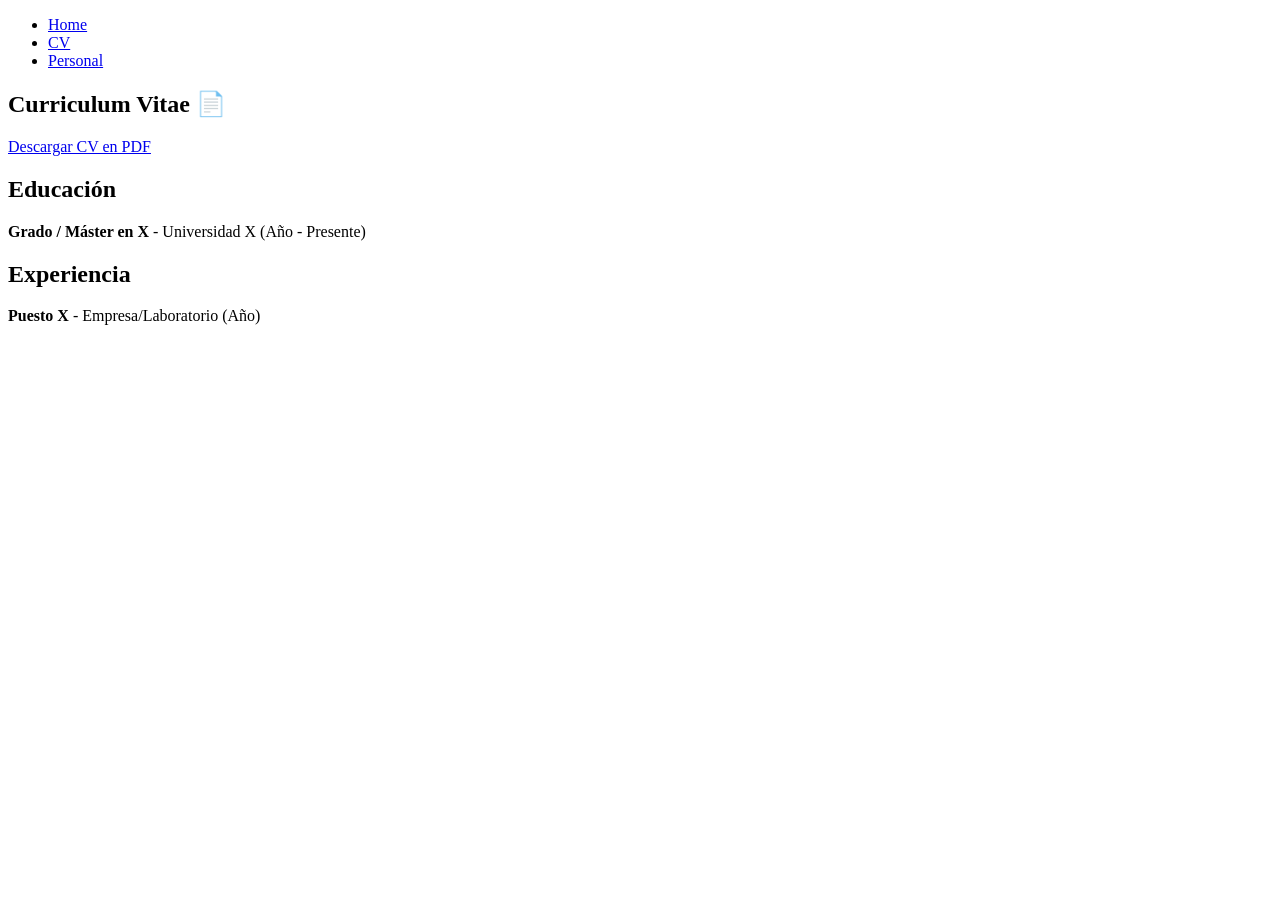
==== cv.html @ 290a054b "Create initial CV HTML structure" ====
<!DOCTYPE html>
<html lang="es">
<head>
    <meta charset="UTF-8">
    <meta name="viewport" content="width=device-width, initial-scale=1.0">
    <title>CV - Mi Página Personal</title>
    <link rel="stylesheet" href="style.css">
</head>
<body>

    <header>
        <nav>
            <ul>
                <li><a href="index.html">Home</a></li>
                <li><a href="cv.html" class="active">CV</a></li>
                <li><a href="personal.html">Personal</a></li>
            </ul>
        </nav>
    </header>

    <main>
        <section>
            <h1>Curriculum Vitae 📄</h1>
            
            <!-- Opción A: Botón para descargar en PDF -->
            <p><a href="tu-cv.pdf" download class="btn">Descargar CV en PDF</a></p>

            <!-- Opción B: Mostrar experiencia en HTML -->
            <h2>Educación</h2>
            <p><strong>Grado / Máster en X</strong> - Universidad X (Año - Presente)</p>

            <h2>Experiencia</h2>
            <p><strong>Puesto X</strong> - Empresa/Laboratorio (Año)</p>
        </section>
    </main>

</body>
</html>
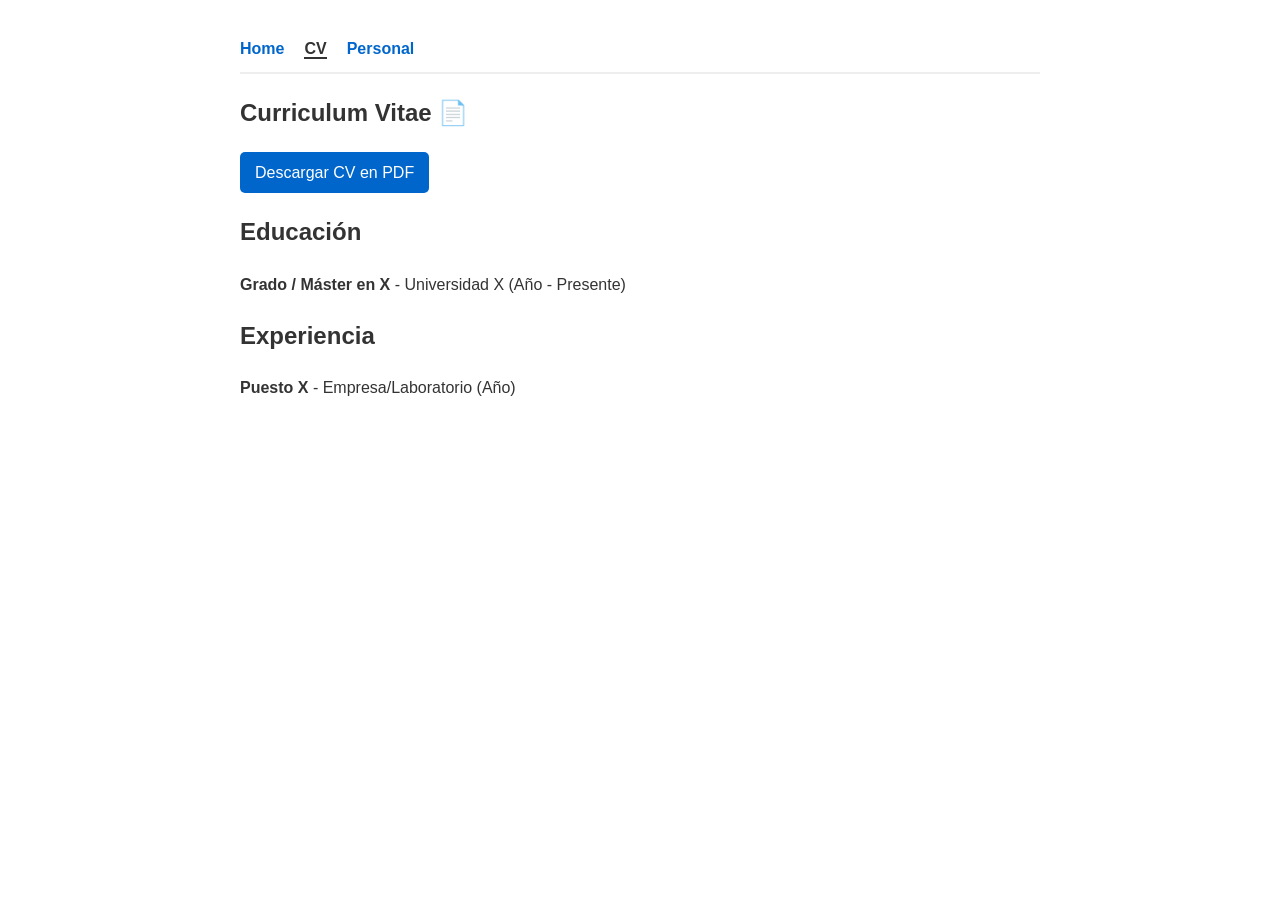
==== commit 10817aa8: "Update cv.html" ====
--- a/cv.html
+++ b/cv.html
@@ -23,7 +23,7 @@
             <h1>Curriculum Vitae 📄</h1>
             
             <!-- Opción A: Botón para descargar en PDF -->
-            <p><a href="tu-cv.pdf" download class="btn">Descargar CV en PDF</a></p>
+            <p><a href="CV-CayetanoHS.pdf.pdf" download class="btn">Descargar CV en PDF</a></p>
 
             <!-- Opción B: Mostrar experiencia en HTML -->
             <h2>Educación</h2>
--- a/style.css
+++ b/style.css
@@ -0,0 +1,39 @@
+body {
+    font-family: Arial, sans-serif;
+    max-width: 800px;
+    margin: 0 auto;
+    padding: 20px;
+    line-height: 1.6;
+    color: #333;
+}
+
+/* Menú de navegación */
+nav ul {
+    list-style: none;
+    padding: 0;
+    display: flex;
+    gap: 20px;
+    border-bottom: 2px solid #eee;
+    padding-bottom: 10px;
+}
+
+nav a {
+    text-decoration: none;
+    color: #0066cc;
+    font-weight: bold;
+}
+
+nav a.active {
+    color: #333;
+    border-bottom: 2px solid #333;
+}
+
+/* Botón simple */
+.btn {
+    display: inline-block;
+    background: #0066cc;
+    color: white;
+    padding: 8px 15px;
+    border-radius: 5px;
+    text-decoration: none;
+}
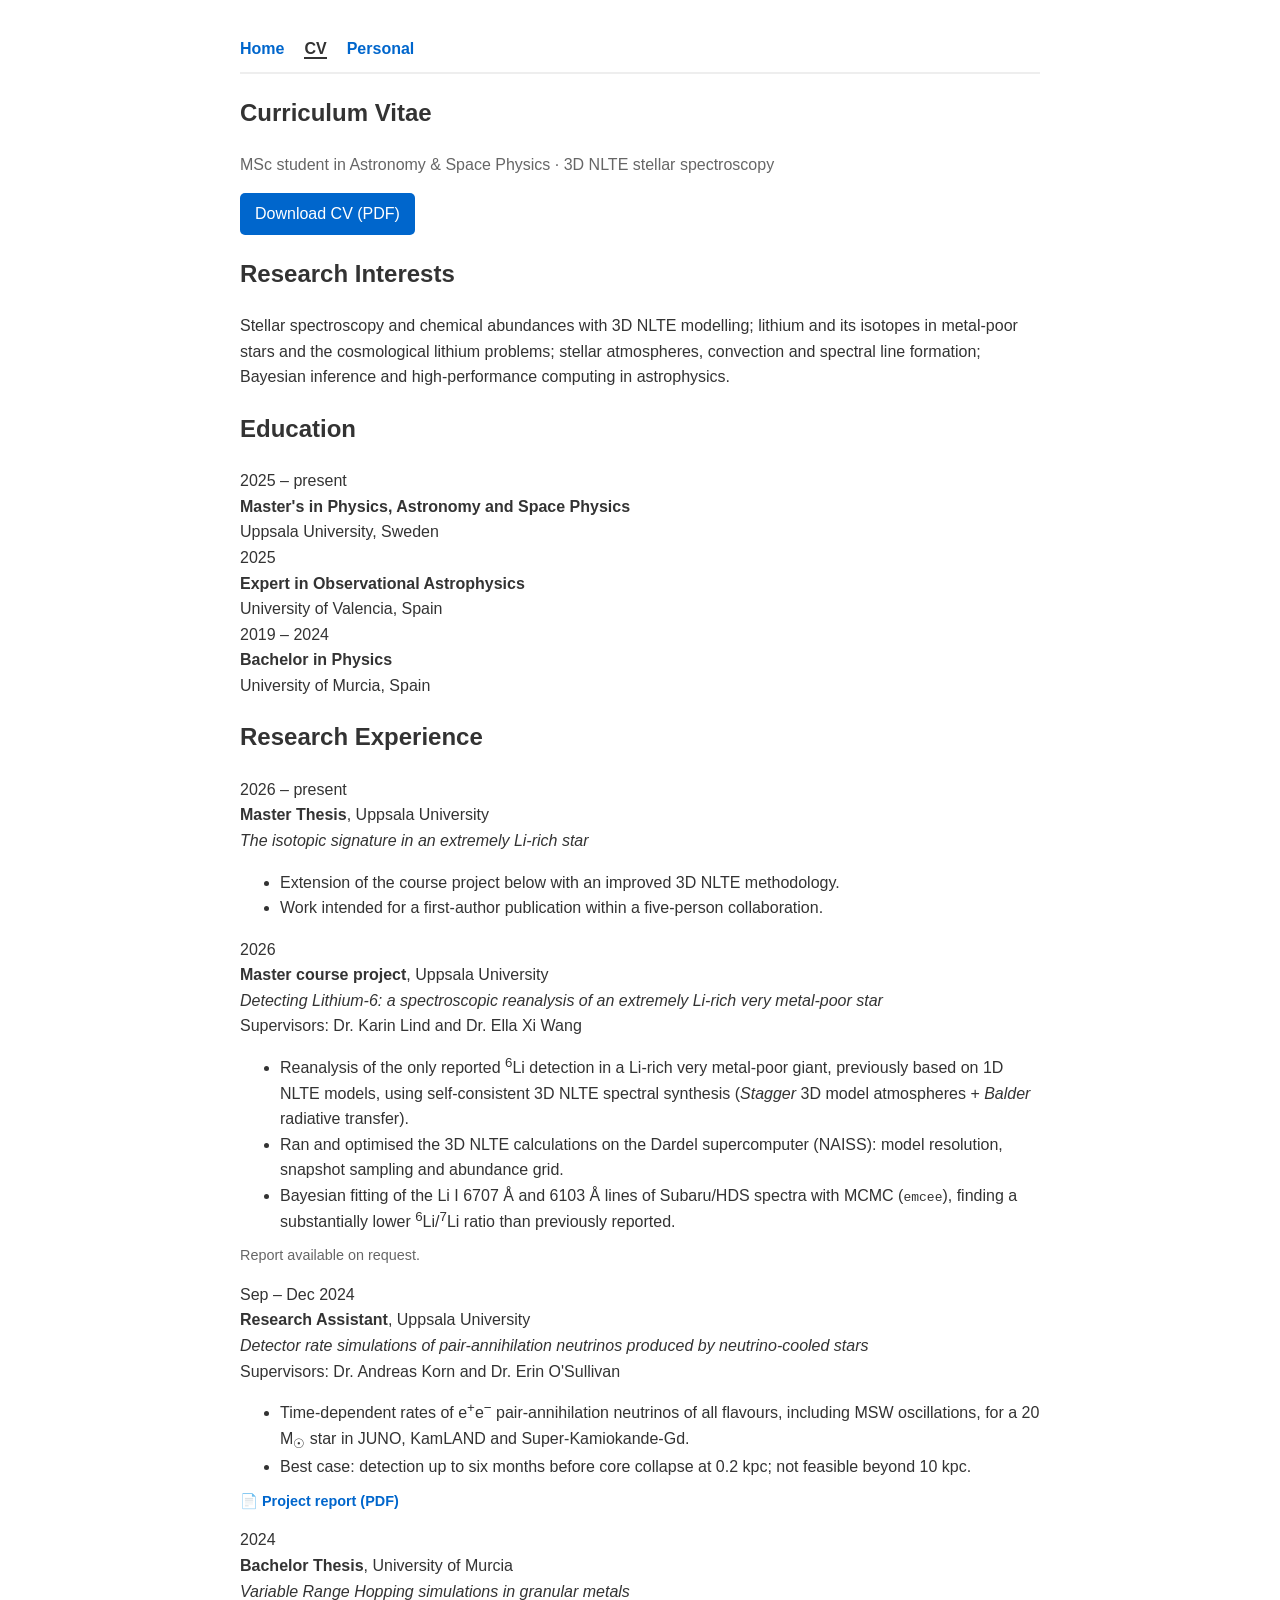
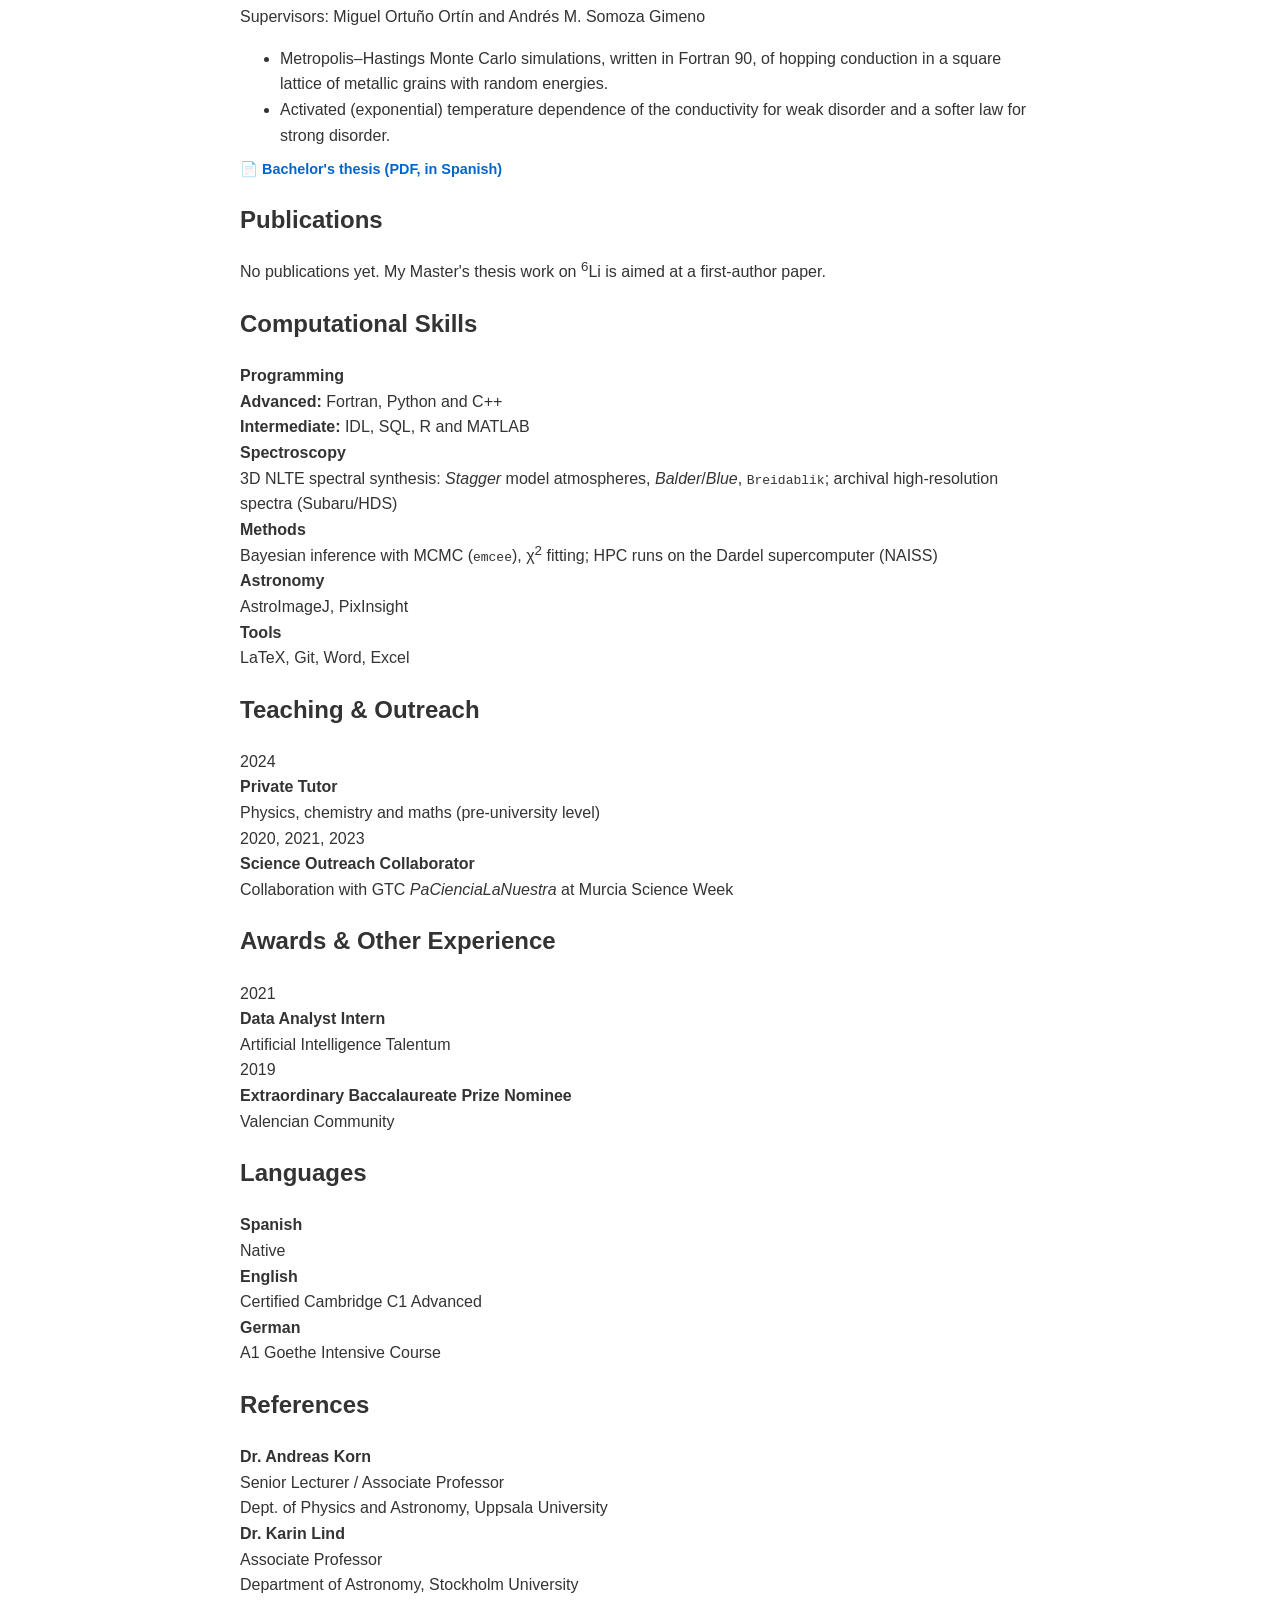
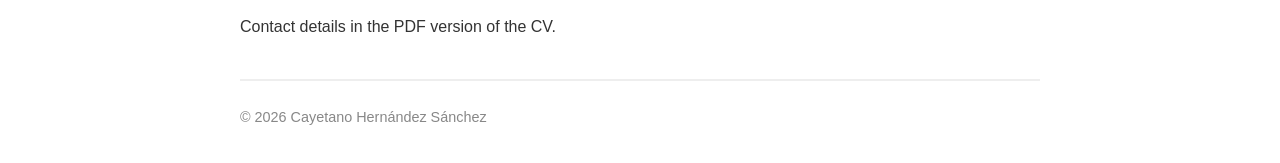
==== commit ed70073b: "Revise CV content and language attributes Updated CV details including language, education, and rese" ====
--- a/cv.html
+++ b/cv.html
@@ -1,9 +1,10 @@
 <!DOCTYPE html>
-<html lang="es">
+<html lang="en">
 <head>
     <meta charset="UTF-8">
     <meta name="viewport" content="width=device-width, initial-scale=1.0">
-    <title>CV - Mi Página Personal</title>
+    <title>CV – Cayetano Hernández Sánchez</title>
+    <meta name="description" content="Curriculum vitae of Cayetano Hernández Sánchez, MSc student in Astronomy and Space Physics at Uppsala University.">
     <link rel="stylesheet" href="style.css">
 </head>
 <body>
@@ -20,19 +21,249 @@
 
     <main>
         <section>
-            <h1>Curriculum Vitae 📄</h1>
-            
-            <!-- Opción A: Botón para descargar en PDF -->
-            <p><a href="CV-CayetanoHS.pdf.pdf" download class="btn">Descargar CV en PDF</a></p>
-
-            <!-- Opción B: Mostrar experiencia en HTML -->
-            <h2>Educación</h2>
-            <p><strong>Grado / Máster en X</strong> - Universidad X (Año - Presente)</p>
-
-            <h2>Experiencia</h2>
-            <p><strong>Puesto X</strong> - Empresa/Laboratorio (Año)</p>
+            <h1>Curriculum Vitae</h1>
+            <p class="subtitle">MSc student in Astronomy &amp; Space Physics · 3D NLTE stellar spectroscopy</p>
+
+            <!-- Sube el PDF del CV de doctorado con este nombre exacto: CV-CayetanoHS.pdf -->
+            <p><a href="CV-CayetanoHS.pdf" download class="btn">Download CV (PDF)</a></p>
+        </section>
+
+        <!-- ===================== RESEARCH INTERESTS ===================== -->
+        <section>
+            <h2>Research Interests</h2>
+            <p>Stellar spectroscopy and chemical abundances with 3D NLTE modelling; lithium and its
+            isotopes in metal-poor stars and the cosmological lithium problems; stellar atmospheres,
+            convection and spectral line formation; Bayesian inference and high-performance computing
+            in astrophysics.</p>
+        </section>
+
+        <!-- ===================== EDUCATION ===================== -->
+        <section>
+            <h2>Education</h2>
+
+            <div class="cv-entry">
+                <div class="cv-date">2025 – present</div>
+                <div class="cv-body">
+                    <strong>Master's in Physics, Astronomy and Space Physics</strong><br>
+                    Uppsala University, Sweden
+                </div>
+            </div>
+
+            <div class="cv-entry">
+                <div class="cv-date">2025</div>
+                <div class="cv-body">
+                    <strong>Expert in Observational Astrophysics</strong><br>
+                    University of Valencia, Spain
+                </div>
+            </div>
+
+            <div class="cv-entry">
+                <div class="cv-date">2019 – 2024</div>
+                <div class="cv-body">
+                    <strong>Bachelor in Physics</strong><br>
+                    University of Murcia, Spain
+                </div>
+            </div>
+        </section>
+
+        <!-- ===================== RESEARCH EXPERIENCE ===================== -->
+        <section>
+            <h2>Research Experience</h2>
+
+            <div class="cv-entry">
+                <div class="cv-date">2026 – present</div>
+                <div class="cv-body">
+                    <strong>Master Thesis</strong>, Uppsala University<br>
+                    <em>The isotopic signature in an extremely Li-rich star</em>
+                    <ul>
+                        <li>Extension of the course project below with an improved 3D NLTE methodology.</li>
+                        <li>Work intended for a first-author publication within a five-person collaboration.</li>
+                    </ul>
+                </div>
+            </div>
+
+            <div class="cv-entry">
+                <div class="cv-date">2026</div>
+                <div class="cv-body">
+                    <strong>Master course project</strong>, Uppsala University<br>
+                    <em>Detecting Lithium-6: a spectroscopic reanalysis of an extremely Li-rich very metal-poor star</em><br>
+                    <span class="cv-note">Supervisors: Dr. Karin Lind and Dr. Ella Xi Wang</span>
+                    <ul>
+                        <li>Reanalysis of the only reported <sup>6</sup>Li detection in a Li-rich very metal-poor
+                        giant, previously based on 1D NLTE models, using self-consistent 3D NLTE spectral synthesis
+                        (<em>Stagger</em> 3D model atmospheres + <em>Balder</em> radiative transfer).</li>
+                        <li>Ran and optimised the 3D NLTE calculations on the Dardel supercomputer (NAISS):
+                        model resolution, snapshot sampling and abundance grid.</li>
+                        <li>Bayesian fitting of the Li I 6707 Å and 6103 Å lines of Subaru/HDS spectra with MCMC
+                        (<code>emcee</code>), finding a substantially lower <sup>6</sup>Li/<sup>7</sup>Li ratio
+                        than previously reported.</li>
+                    </ul>
+                    <!-- Cuando Karin Lind dé el OK, sustituye esta línea por:
+                    <p class="report-link"><a href="reports/lithium6-reanalysis-report.pdf" target="_blank" rel="noopener">Project report (PDF)</a></p> -->
+                    <p class="report-link">Report available on request.</p>
+                </div>
+            </div>
+
+            <div class="cv-entry">
+                <div class="cv-date">Sep – Dec 2024</div>
+                <div class="cv-body">
+                    <strong>Research Assistant</strong>, Uppsala University<br>
+                    <em>Detector rate simulations of pair-annihilation neutrinos produced by neutrino-cooled stars</em><br>
+                    <span class="cv-note">Supervisors: Dr. Andreas Korn and Dr. Erin O'Sullivan</span>
+                    <ul>
+                        <li>Time-dependent rates of e<sup>+</sup>e<sup>−</sup> pair-annihilation neutrinos of all
+                        flavours, including MSW oscillations, for a 20 M<sub>☉</sub> star in JUNO, KamLAND and
+                        Super-Kamiokande-Gd.</li>
+                        <li>Best case: detection up to six months before core collapse at 0.2 kpc; not feasible
+                        beyond 10 kpc.</li>
+                    </ul>
+                    <p class="report-link"><a href="reports/neutrino-detection-report.pdf" target="_blank" rel="noopener">Project report (PDF)</a></p>
+                </div>
+            </div>
+
+            <div class="cv-entry">
+                <div class="cv-date">2024</div>
+                <div class="cv-body">
+                    <strong>Bachelor Thesis</strong>, University of Murcia<br>
+                    <em>Variable Range Hopping simulations in granular metals</em><br>
+                    <span class="cv-note">Supervisors: Miguel Ortuño Ortín and Andrés M. Somoza Gimeno</span>
+                    <ul>
+                        <li>Metropolis–Hastings Monte Carlo simulations, written in Fortran 90, of hopping
+                        conduction in a square lattice of metallic grains with random energies.</li>
+                        <li>Activated (exponential) temperature dependence of the conductivity for weak disorder
+                        and a softer law for strong disorder.</li>
+                    </ul>
+                    <p class="report-link"><a href="reports/vrh-bachelor-thesis-es.pdf" target="_blank" rel="noopener">Bachelor's thesis (PDF, in Spanish)</a></p>
+                </div>
+            </div>
+        </section>
+
+        <!-- ===================== PUBLICATIONS ===================== -->
+        <section>
+            <h2>Publications</h2>
+            <p>No publications yet. My Master's thesis work on <sup>6</sup>Li is aimed at a first-author paper.</p>
+        </section>
+
+        <!-- ===================== SKILLS ===================== -->
+        <section>
+            <h2>Computational Skills</h2>
+
+            <div class="cv-entry">
+                <div class="cv-date"><strong>Programming</strong></div>
+                <div class="cv-body">
+                    <strong>Advanced:</strong> Fortran, Python and C++<br>
+                    <strong>Intermediate:</strong> IDL, SQL, R and MATLAB
+                </div>
+            </div>
+
+            <div class="cv-entry">
+                <div class="cv-date"><strong>Spectroscopy</strong></div>
+                <div class="cv-body">3D NLTE spectral synthesis: <em>Stagger</em> model atmospheres,
+                <em>Balder</em>/<em>Blue</em>, <code>Breidablik</code>; archival high-resolution spectra (Subaru/HDS)</div>
+            </div>
+
+            <div class="cv-entry">
+                <div class="cv-date"><strong>Methods</strong></div>
+                <div class="cv-body">Bayesian inference with MCMC (<code>emcee</code>), χ<sup>2</sup> fitting;
+                HPC runs on the Dardel supercomputer (NAISS)</div>
+            </div>
+
+            <div class="cv-entry">
+                <div class="cv-date"><strong>Astronomy</strong></div>
+                <div class="cv-body">AstroImageJ, PixInsight</div>
+            </div>
+
+            <div class="cv-entry">
+                <div class="cv-date"><strong>Tools</strong></div>
+                <div class="cv-body">LaTeX, Git, Word, Excel</div>
+            </div>
+        </section>
+
+        <!-- ===================== TEACHING & OUTREACH ===================== -->
+        <section>
+            <h2>Teaching &amp; Outreach</h2>
+
+            <div class="cv-entry">
+                <div class="cv-date">2024</div>
+                <div class="cv-body">
+                    <strong>Private Tutor</strong><br>
+                    Physics, chemistry and maths (pre-university level)
+                </div>
+            </div>
+
+            <div class="cv-entry">
+                <div class="cv-date">2020, 2021, 2023</div>
+                <div class="cv-body">
+                    <strong>Science Outreach Collaborator</strong><br>
+                    Collaboration with GTC <em>PaCienciaLaNuestra</em> at Murcia Science Week
+                </div>
+            </div>
+        </section>
+
+        <!-- ===================== AWARDS & OTHER ===================== -->
+        <section>
+            <h2>Awards &amp; Other Experience</h2>
+
+            <div class="cv-entry">
+                <div class="cv-date">2021</div>
+                <div class="cv-body">
+                    <strong>Data Analyst Intern</strong><br>
+                    Artificial Intelligence Talentum
+                </div>
+            </div>
+
+            <div class="cv-entry">
+                <div class="cv-date">2019</div>
+                <div class="cv-body">
+                    <strong>Extraordinary Baccalaureate Prize Nominee</strong><br>
+                    Valencian Community
+                </div>
+            </div>
+        </section>
+
+        <!-- ===================== LANGUAGES ===================== -->
+        <section>
+            <h2>Languages</h2>
+
+            <div class="cv-entry">
+                <div class="cv-date"><strong>Spanish</strong></div>
+                <div class="cv-body">Native</div>
+            </div>
+            <div class="cv-entry">
+                <div class="cv-date"><strong>English</strong></div>
+                <div class="cv-body">Certified Cambridge C1 Advanced</div>
+            </div>
+            <div class="cv-entry">
+                <div class="cv-date"><strong>German</strong></div>
+                <div class="cv-body">A1 Goethe Intensive Course</div>
+            </div>
+        </section>
+
+        <!-- ===================== REFERENCES ===================== -->
+        <!-- Sin emails a propósito: en una web pública es mejor no exponer los correos de tus
+             referencias (están en el CV en PDF). -->
+        <section>
+            <h2>References</h2>
+            <div class="cv-refs">
+                <div>
+                    <strong>Dr. Andreas Korn</strong><br>
+                    Senior Lecturer / Associate Professor<br>
+                    Dept. of Physics and Astronomy, Uppsala University
+                </div>
+                <div>
+                    <strong>Dr. Karin Lind</strong><br>
+                    Associate Professor<br>
+                    Department of Astronomy, Stockholm University
+                </div>
+            </div>
+            <p class="cv-note">Contact details in the PDF version of the CV.</p>
         </section>
     </main>
+
+    <footer>
+        <p>&copy; 2026 Cayetano Hernández Sánchez</p>
+    </footer>
 
 </body>
 </html>
+
--- a/style.css
+++ b/style.css
@@ -37,3 +37,129 @@
     border-radius: 5px;
     text-decoration: none;
 }
+
+/* style.css (Añadidos para la imagen) */
+
+/* ... (mantén tus estilos anteriores) ... */
+
+/* Estilo para la imagen de perfil */
+.profile-pic {
+    max-width: 200px; /* Tamaño máximo de ancho para la foto */
+    height: auto;      /* Mantiene la proporción de aspecto */
+    border-radius: 50%; /* Esto hace la foto redonda */
+    border: 3px solid #eee; /* Opcional: un borde fino */
+    margin-bottom: 20px; /* Espacio debajo de la foto */
+    display: block; /* Opcional: para centrarla sola más fácil */
+    margin-left: auto; /* Opcional: para centrarla sola */
+    margin-right: auto; /* Opcional: para centrarla sola */
+}
+
+/* Opcional: Si quieres poner la foto al lado del texto en pantallas más grandes */
+/* Necesitarás usar el .about-content que añadí en el HTML */
+.about-content {
+    display: flex;
+    flex-direction: column; /* Por defecto, foto arriba del texto */
+    align-items: center;   /* Centra la foto */
+    text-align: center;    /* Centra el texto */
+}
+
+@media (min-width: 600px) {
+    /* En pantallas de más de 600px de ancho */
+    .about-content {
+        flex-direction: row; /* Foto a la izquierda, texto a la derecha */
+        text-align: left;    /* Texto alineado a la izquierda */
+        gap: 30px;           /* Espacio entre la foto y el texto */
+    }
+    
+    .profile-pic {
+        margin-bottom: 0;   /* Quita el espacio de abajo */
+        margin-left: 0;      /* Quita el centrado automático */
+        margin-right: 0;
+    }
+}
+
+/* ---------- Añadidos para el nuevo index (About, Research, Publications) ---------- */
+
+.about-text h1 {
+    margin-bottom: 0;
+}
+
+.subtitle {
+    color: #666;
+    margin-top: 4px;
+}
+
+.contact-links a {
+    margin-right: 15px;
+    color: #0066cc;
+    font-weight: bold;
+    text-decoration: none;
+}
+
+.contact-links a:hover {
+    text-decoration: underline;
+}
+
+.research-item {
+    margin-bottom: 28px;
+}
+
+.research-item h3 {
+    margin-bottom: 0;
+}
+
+.meta {
+    color: #666;
+    font-size: 0.9em;
+    margin-top: 2px;
+}
+
+.tags span {
+    display: inline-block;
+    background: #eef4fb;
+    color: #0066cc;
+    padding: 2px 8px;
+    border-radius: 4px;
+    font-size: 0.8em;
+    margin: 0 6px 6px 0;
+}
+
+hr {
+    border: none;
+    border-top: 2px solid #eee;
+    margin: 30px 0;
+}
+
+footer {
+    margin-top: 40px;
+    padding-top: 10px;
+    border-top: 2px solid #eee;
+    color: #888;
+    font-size: 0.9em;
+}
+
+/* Evita que los superíndices (6Li) separen las líneas */
+sup {
+    line-height: 0;
+}
+
+/* Enlaces a los informes en PDF */
+.report-link {
+    font-size: 0.9em;
+    color: #666;
+    margin-top: -6px;
+}
+
+.report-link a {
+    color: #0066cc;
+    font-weight: bold;
+    text-decoration: none;
+}
+
+.report-link a::before {
+    content: "\1F4C4\00A0";   /* icono de documento + espacio */
+}
+
+.report-link a:hover {
+    text-decoration: underline;
+}
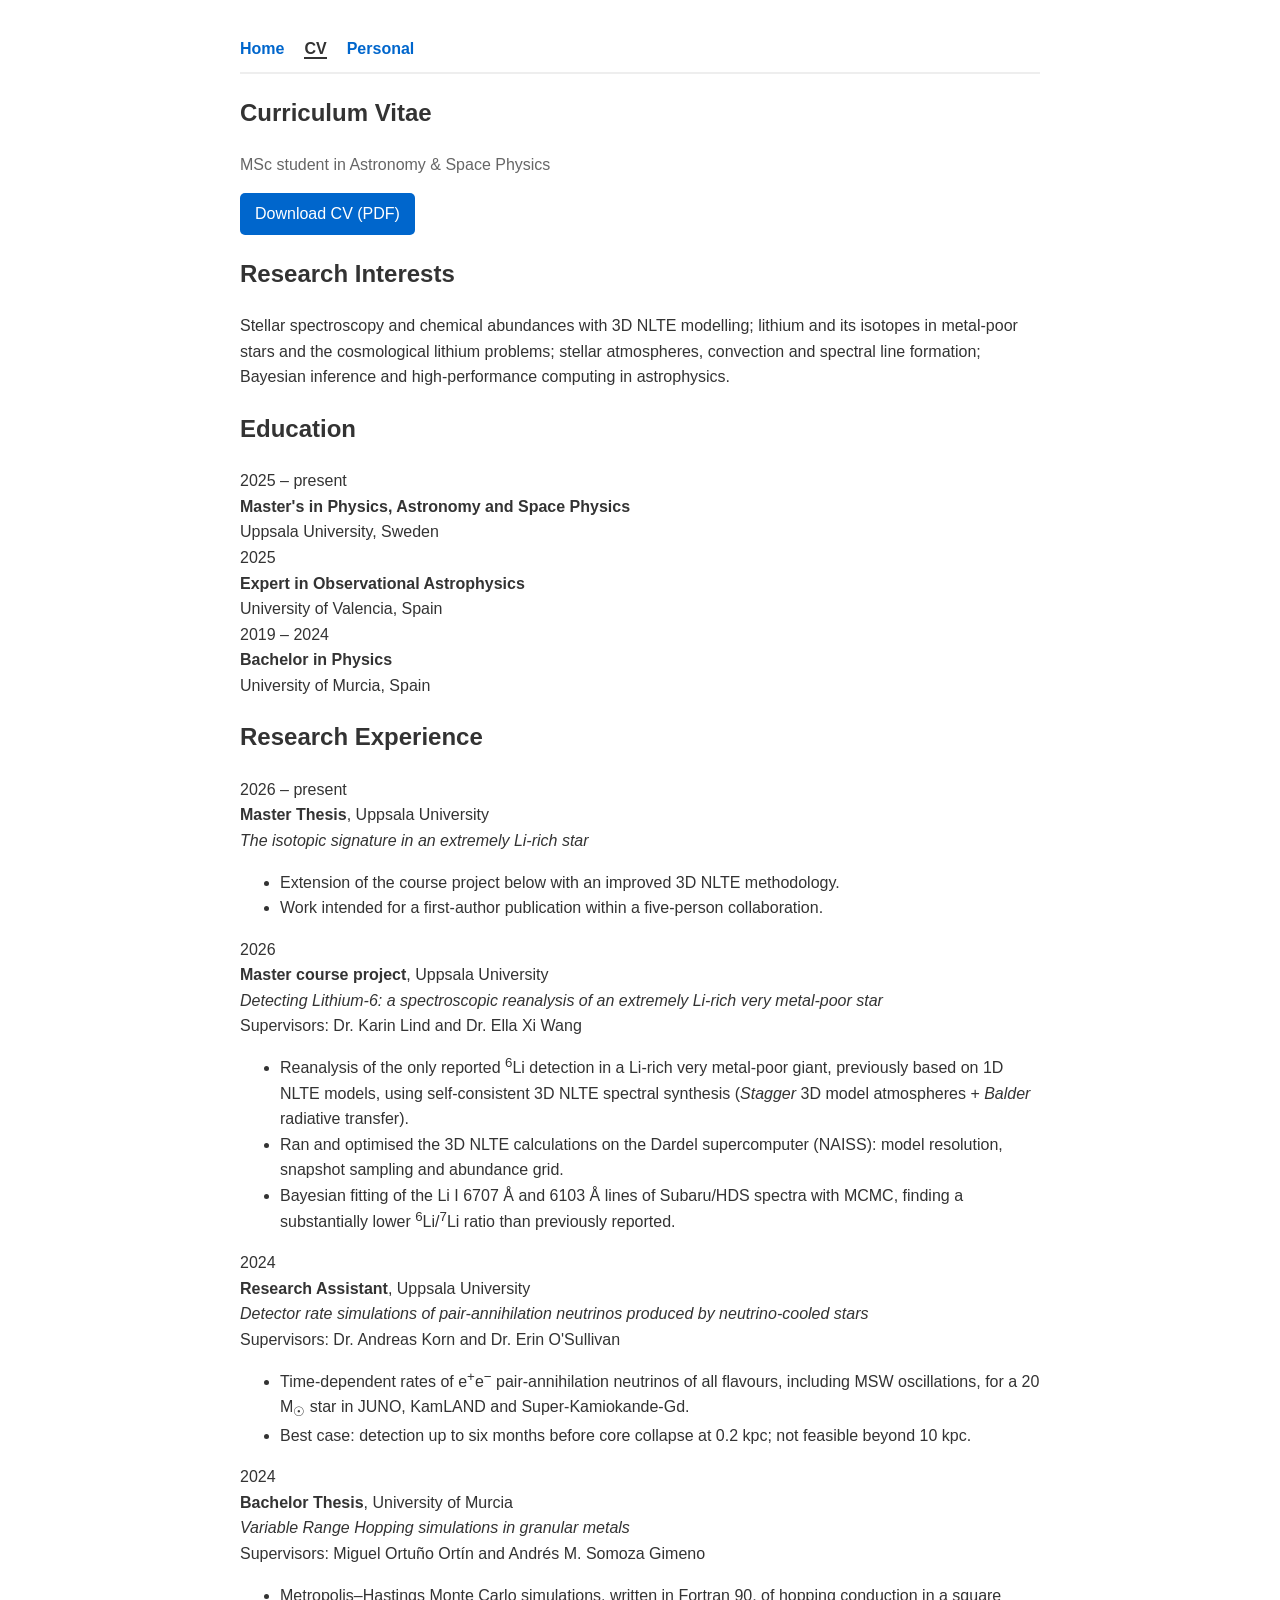
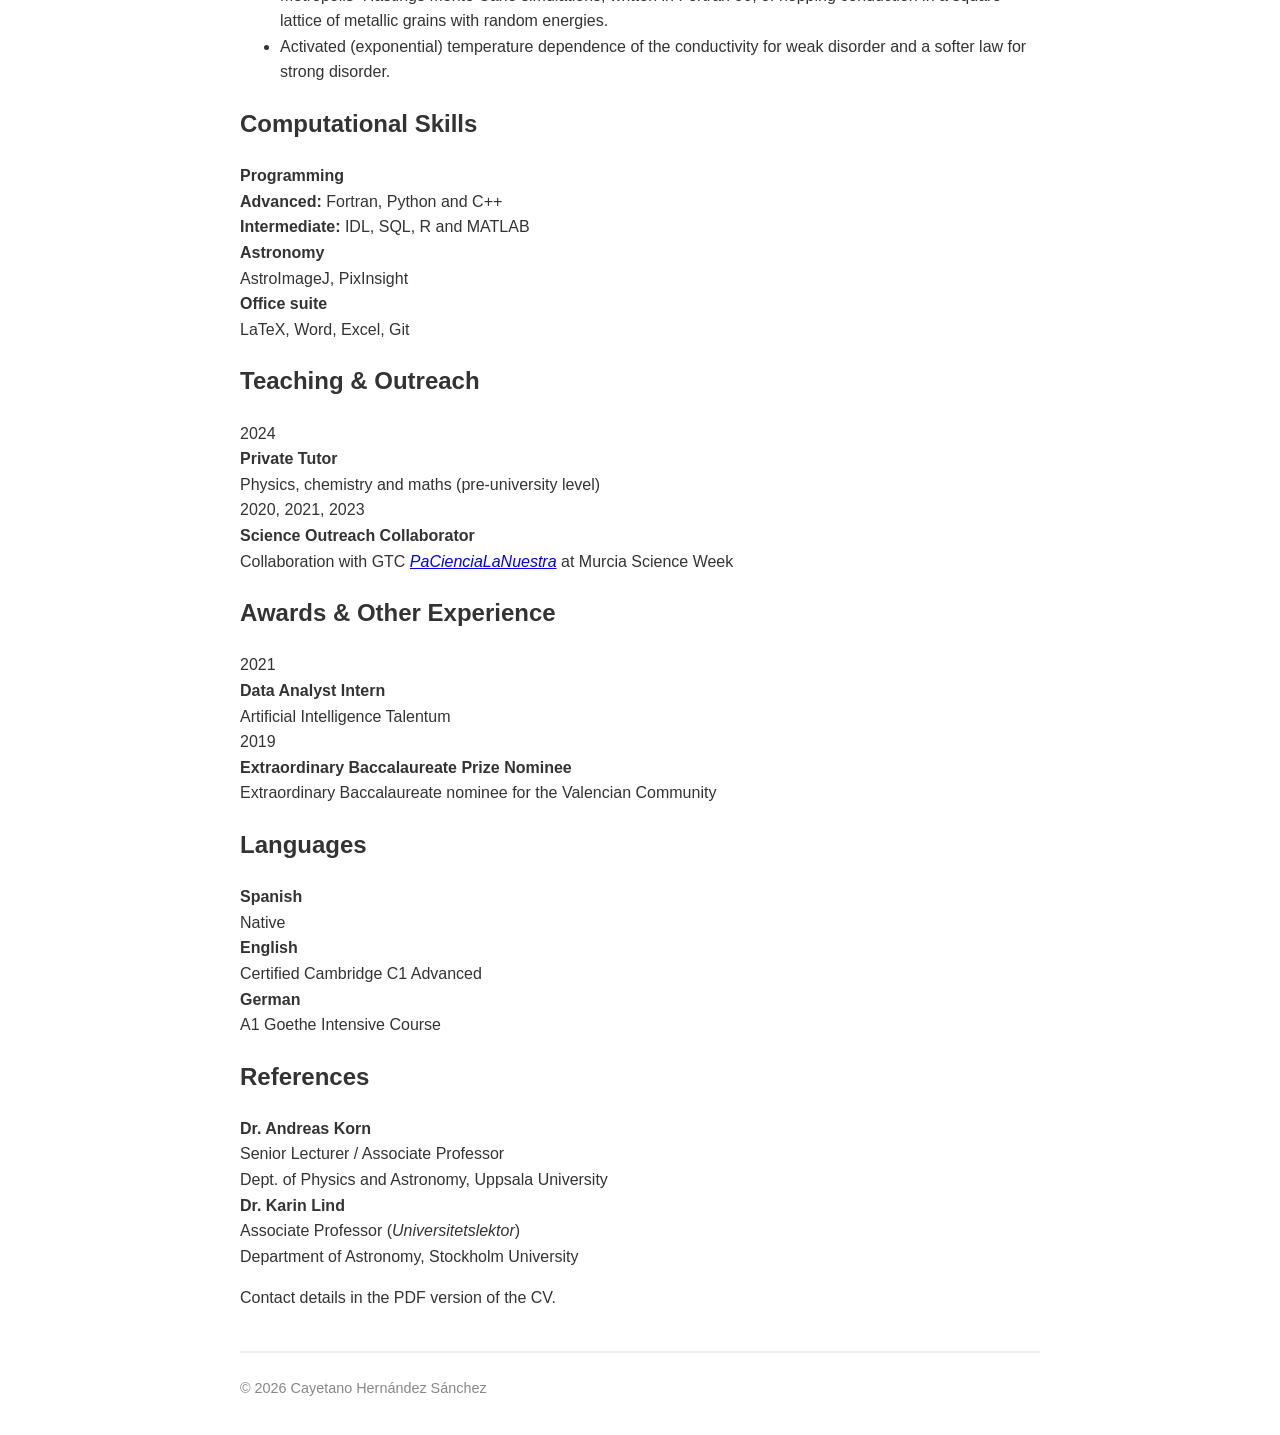
==== commit fa4df08d: "Update cv.html" ====
--- a/cv.html
+++ b/cv.html
@@ -22,9 +22,9 @@
     <main>
         <section>
             <h1>Curriculum Vitae</h1>
-            <p class="subtitle">MSc student in Astronomy &amp; Space Physics · 3D NLTE stellar spectroscopy</p>
-
-            <!-- Sube el PDF del CV de doctorado con este nombre exacto: CV-CayetanoHS.pdf -->
+            <p class="subtitle">MSc student in Astronomy &amp; Space Physics</p>
+
+            <!-- El PDF del CV debe estar en la raíz del repositorio con este nombre exacto: CV-CayetanoHS.pdf -->
             <p><a href="CV-CayetanoHS.pdf" download class="btn">Download CV (PDF)</a></p>
         </section>
 
@@ -94,18 +94,14 @@
                         (<em>Stagger</em> 3D model atmospheres + <em>Balder</em> radiative transfer).</li>
                         <li>Ran and optimised the 3D NLTE calculations on the Dardel supercomputer (NAISS):
                         model resolution, snapshot sampling and abundance grid.</li>
-                        <li>Bayesian fitting of the Li I 6707 Å and 6103 Å lines of Subaru/HDS spectra with MCMC
-                        (<code>emcee</code>), finding a substantially lower <sup>6</sup>Li/<sup>7</sup>Li ratio
+                        <li>Bayesian fitting of the Li I 6707 Å and 6103 Å lines of Subaru/HDS spectra with MCMC, finding a substantially lower <sup>6</sup>Li/<sup>7</sup>Li ratio
                         than previously reported.</li>
                     </ul>
-                    <!-- Cuando Karin Lind dé el OK, sustituye esta línea por:
-                    <p class="report-link"><a href="reports/lithium6-reanalysis-report.pdf" target="_blank" rel="noopener">Project report (PDF)</a></p> -->
-                    <p class="report-link">Report available on request.</p>
-                </div>
-            </div>
-
-            <div class="cv-entry">
-                <div class="cv-date">Sep – Dec 2024</div>
+                </div>
+            </div>
+
+            <div class="cv-entry">
+                <div class="cv-date">2024</div>
                 <div class="cv-body">
                     <strong>Research Assistant</strong>, Uppsala University<br>
                     <em>Detector rate simulations of pair-annihilation neutrinos produced by neutrino-cooled stars</em><br>
@@ -117,7 +113,6 @@
                         <li>Best case: detection up to six months before core collapse at 0.2 kpc; not feasible
                         beyond 10 kpc.</li>
                     </ul>
-                    <p class="report-link"><a href="reports/neutrino-detection-report.pdf" target="_blank" rel="noopener">Project report (PDF)</a></p>
                 </div>
             </div>
 
@@ -133,15 +128,8 @@
                         <li>Activated (exponential) temperature dependence of the conductivity for weak disorder
                         and a softer law for strong disorder.</li>
                     </ul>
-                    <p class="report-link"><a href="reports/vrh-bachelor-thesis-es.pdf" target="_blank" rel="noopener">Bachelor's thesis (PDF, in Spanish)</a></p>
-                </div>
-            </div>
-        </section>
-
-        <!-- ===================== PUBLICATIONS ===================== -->
-        <section>
-            <h2>Publications</h2>
-            <p>No publications yet. My Master's thesis work on <sup>6</sup>Li is aimed at a first-author paper.</p>
+                </div>
+            </div>
         </section>
 
         <!-- ===================== SKILLS ===================== -->
@@ -157,25 +145,13 @@
             </div>
 
             <div class="cv-entry">
-                <div class="cv-date"><strong>Spectroscopy</strong></div>
-                <div class="cv-body">3D NLTE spectral synthesis: <em>Stagger</em> model atmospheres,
-                <em>Balder</em>/<em>Blue</em>, <code>Breidablik</code>; archival high-resolution spectra (Subaru/HDS)</div>
-            </div>
-
-            <div class="cv-entry">
-                <div class="cv-date"><strong>Methods</strong></div>
-                <div class="cv-body">Bayesian inference with MCMC (<code>emcee</code>), χ<sup>2</sup> fitting;
-                HPC runs on the Dardel supercomputer (NAISS)</div>
-            </div>
-
-            <div class="cv-entry">
                 <div class="cv-date"><strong>Astronomy</strong></div>
                 <div class="cv-body">AstroImageJ, PixInsight</div>
             </div>
 
             <div class="cv-entry">
-                <div class="cv-date"><strong>Tools</strong></div>
-                <div class="cv-body">LaTeX, Git, Word, Excel</div>
+                <div class="cv-date"><strong>Office suite</strong></div>
+                <div class="cv-body">LaTeX, Word, Excel, Git</div>
             </div>
         </section>
 
@@ -195,7 +171,7 @@
                 <div class="cv-date">2020, 2021, 2023</div>
                 <div class="cv-body">
                     <strong>Science Outreach Collaborator</strong><br>
-                    Collaboration with GTC <em>PaCienciaLaNuestra</em> at Murcia Science Week
+                    Collaboration with GTC <a href="https://www.um.es/paciencialanuestra/actividades.php" target="_blank" rel="noopener noreferrer"><em>PaCienciaLaNuestra</em></a> at Murcia Science Week
                 </div>
             </div>
         </section>
@@ -216,7 +192,7 @@
                 <div class="cv-date">2019</div>
                 <div class="cv-body">
                     <strong>Extraordinary Baccalaureate Prize Nominee</strong><br>
-                    Valencian Community
+                    Extraordinary Baccalaureate nominee for the Valencian Community
                 </div>
             </div>
         </section>
@@ -252,7 +228,7 @@
                 </div>
                 <div>
                     <strong>Dr. Karin Lind</strong><br>
-                    Associate Professor<br>
+                    Associate Professor (<em>Universitetslektor</em>)<br>
                     Department of Astronomy, Stockholm University
                 </div>
             </div>
@@ -266,4 +242,3 @@
 
 </body>
 </html>
-
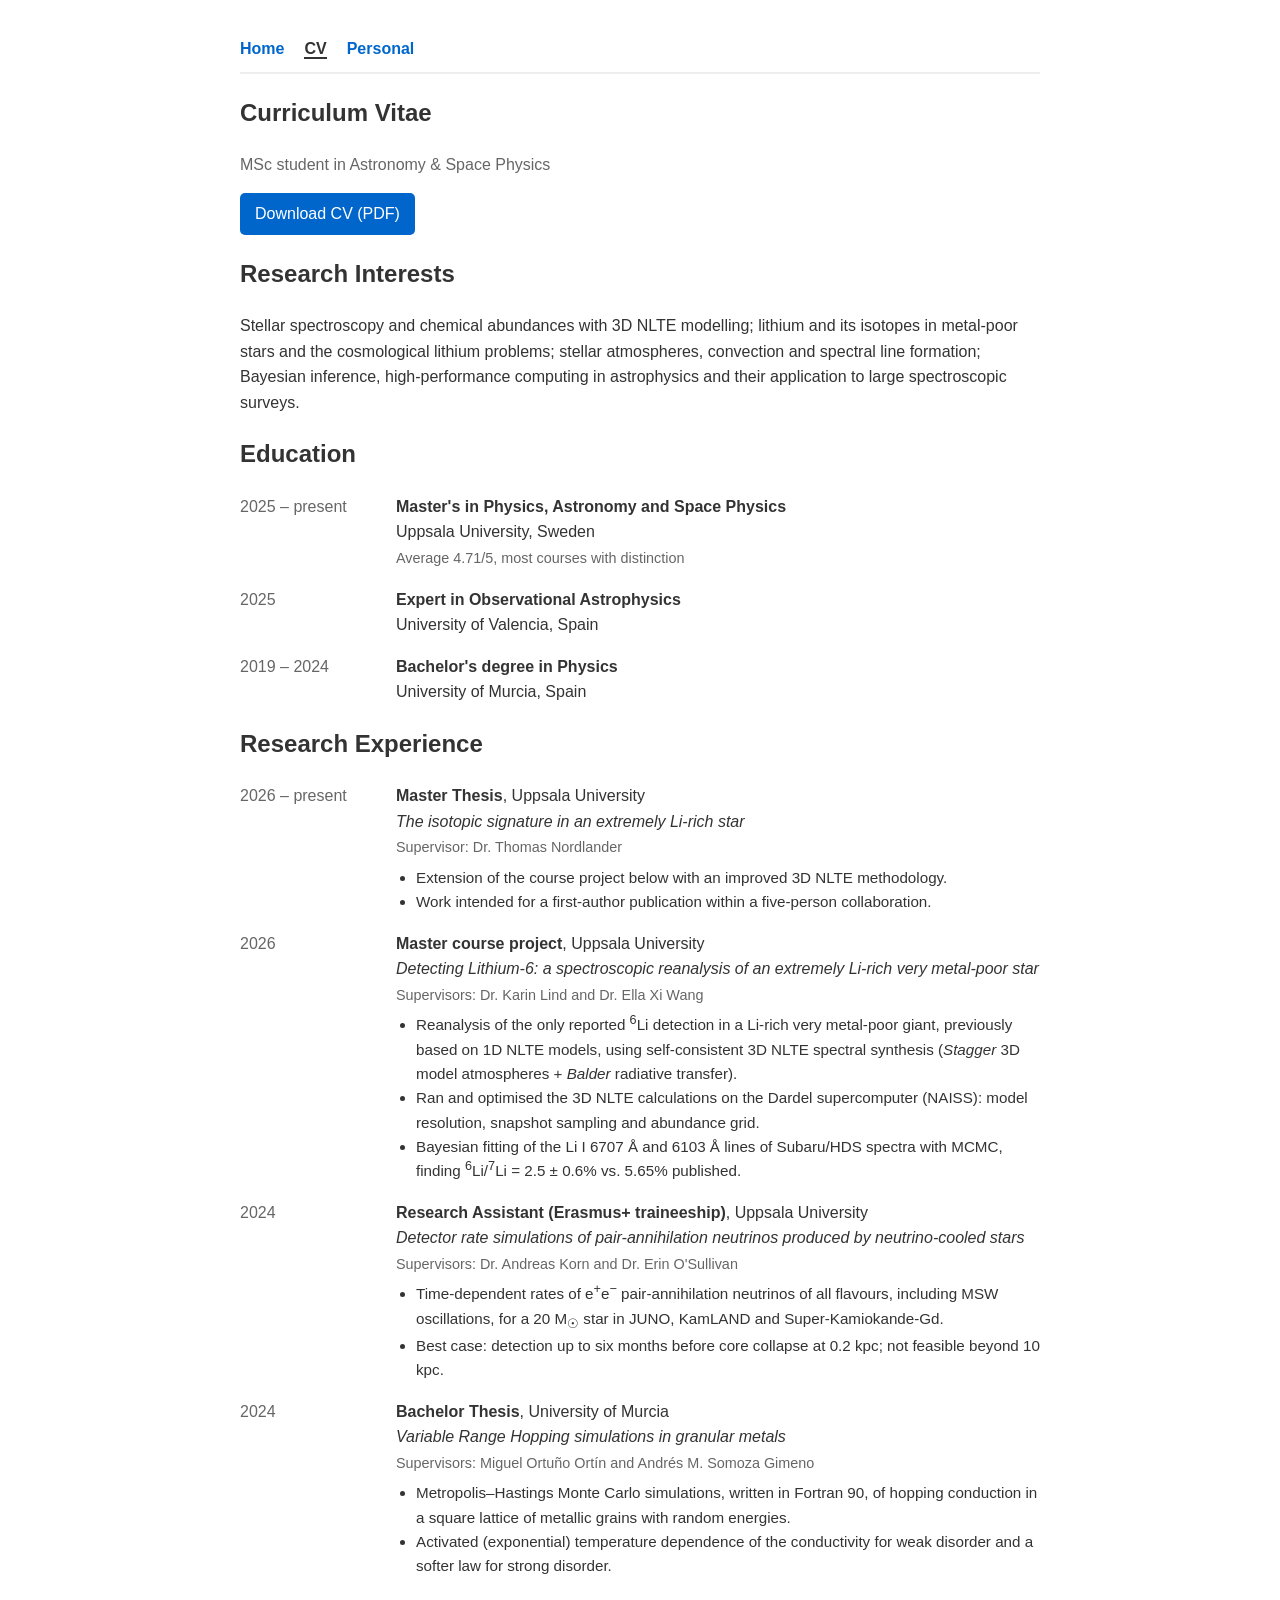
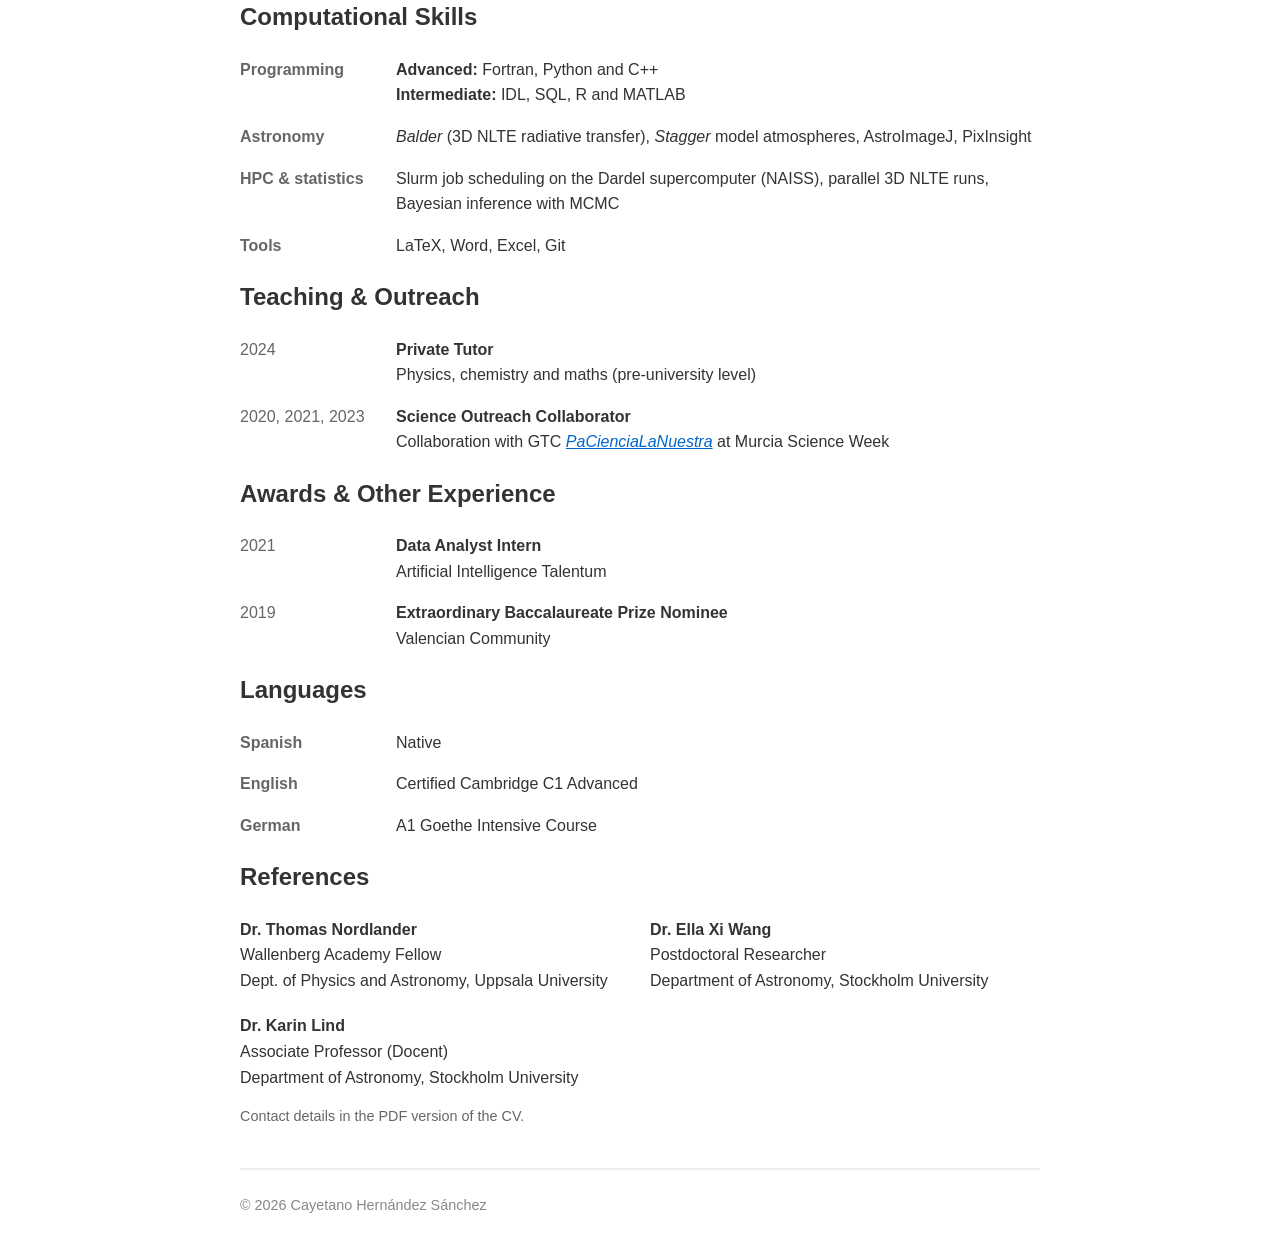
==== commit 0c8d11ff: "Add files via upload" ====
--- a/cv.html
+++ b/cv.html
@@ -23,8 +23,6 @@
         <section>
             <h1>Curriculum Vitae</h1>
             <p class="subtitle">MSc student in Astronomy &amp; Space Physics</p>
-
-            <!-- El PDF del CV debe estar en la raíz del repositorio con este nombre exacto: CV-CayetanoHS.pdf -->
             <p><a href="CV-CayetanoHS.pdf" download class="btn">Download CV (PDF)</a></p>
         </section>
 
@@ -33,8 +31,8 @@
             <h2>Research Interests</h2>
             <p>Stellar spectroscopy and chemical abundances with 3D NLTE modelling; lithium and its
             isotopes in metal-poor stars and the cosmological lithium problems; stellar atmospheres,
-            convection and spectral line formation; Bayesian inference and high-performance computing
-            in astrophysics.</p>
+            convection and spectral line formation; Bayesian inference, high-performance computing
+            in astrophysics and their application to large spectroscopic surveys.</p>
         </section>
 
         <!-- ===================== EDUCATION ===================== -->
@@ -45,7 +43,8 @@
                 <div class="cv-date">2025 – present</div>
                 <div class="cv-body">
                     <strong>Master's in Physics, Astronomy and Space Physics</strong><br>
-                    Uppsala University, Sweden
+                    Uppsala University, Sweden<br>
+                    <span class="cv-note">Average 4.71/5, most courses with distinction</span>
                 </div>
             </div>
 
@@ -60,7 +59,7 @@
             <div class="cv-entry">
                 <div class="cv-date">2019 – 2024</div>
                 <div class="cv-body">
-                    <strong>Bachelor in Physics</strong><br>
+                    <strong>Bachelor's degree in Physics</strong><br>
                     University of Murcia, Spain
                 </div>
             </div>
@@ -74,7 +73,8 @@
                 <div class="cv-date">2026 – present</div>
                 <div class="cv-body">
                     <strong>Master Thesis</strong>, Uppsala University<br>
-                    <em>The isotopic signature in an extremely Li-rich star</em>
+                    <em>The isotopic signature in an extremely Li-rich star</em><br>
+                    <span class="cv-note">Supervisor: Dr. Thomas Nordlander</span>
                     <ul>
                         <li>Extension of the course project below with an improved 3D NLTE methodology.</li>
                         <li>Work intended for a first-author publication within a five-person collaboration.</li>
@@ -94,8 +94,8 @@
                         (<em>Stagger</em> 3D model atmospheres + <em>Balder</em> radiative transfer).</li>
                         <li>Ran and optimised the 3D NLTE calculations on the Dardel supercomputer (NAISS):
                         model resolution, snapshot sampling and abundance grid.</li>
-                        <li>Bayesian fitting of the Li I 6707 Å and 6103 Å lines of Subaru/HDS spectra with MCMC, finding a substantially lower <sup>6</sup>Li/<sup>7</sup>Li ratio
-                        than previously reported.</li>
+                        <li>Bayesian fitting of the Li I 6707 Å and 6103 Å lines of Subaru/HDS spectra with MCMC,
+                        finding <sup>6</sup>Li/<sup>7</sup>Li = 2.5 ± 0.6% vs. 5.65% published.</li>
                     </ul>
                 </div>
             </div>
@@ -103,7 +103,7 @@
             <div class="cv-entry">
                 <div class="cv-date">2024</div>
                 <div class="cv-body">
-                    <strong>Research Assistant</strong>, Uppsala University<br>
+                    <strong>Research Assistant (Erasmus+ traineeship)</strong>, Uppsala University<br>
                     <em>Detector rate simulations of pair-annihilation neutrinos produced by neutrino-cooled stars</em><br>
                     <span class="cv-note">Supervisors: Dr. Andreas Korn and Dr. Erin O'Sullivan</span>
                     <ul>
@@ -146,11 +146,16 @@
 
             <div class="cv-entry">
                 <div class="cv-date"><strong>Astronomy</strong></div>
-                <div class="cv-body">AstroImageJ, PixInsight</div>
-            </div>
-
-            <div class="cv-entry">
-                <div class="cv-date"><strong>Office suite</strong></div>
+                <div class="cv-body"><em>Balder</em> (3D NLTE radiative transfer), <em>Stagger</em> model atmospheres, AstroImageJ, PixInsight</div>
+            </div>
+
+            <div class="cv-entry">
+                <div class="cv-date"><strong>HPC &amp; statistics</strong></div>
+                <div class="cv-body">Slurm job scheduling on the Dardel supercomputer (NAISS), parallel 3D NLTE runs, Bayesian inference with MCMC</div>
+            </div>
+
+            <div class="cv-entry">
+                <div class="cv-date"><strong>Tools</strong></div>
                 <div class="cv-body">LaTeX, Word, Excel, Git</div>
             </div>
         </section>
@@ -192,7 +197,7 @@
                 <div class="cv-date">2019</div>
                 <div class="cv-body">
                     <strong>Extraordinary Baccalaureate Prize Nominee</strong><br>
-                    Extraordinary Baccalaureate nominee for the Valencian Community
+                    Valencian Community
                 </div>
             </div>
         </section>
@@ -216,19 +221,23 @@
         </section>
 
         <!-- ===================== REFERENCES ===================== -->
-        <!-- Sin emails a propósito: en una web pública es mejor no exponer los correos de tus
-             referencias (están en el CV en PDF). -->
+        <!-- Sin emails a propósito: están en el CV en PDF. -->
         <section>
             <h2>References</h2>
             <div class="cv-refs">
                 <div>
-                    <strong>Dr. Andreas Korn</strong><br>
-                    Senior Lecturer / Associate Professor<br>
+                    <strong>Dr. Thomas Nordlander</strong><br>
+                    Wallenberg Academy Fellow<br>
                     Dept. of Physics and Astronomy, Uppsala University
+                </div>
+                <div>
+                    <strong>Dr. Ella Xi Wang</strong><br>
+                    Postdoctoral Researcher<br>
+                    Department of Astronomy, Stockholm University
                 </div>
                 <div>
                     <strong>Dr. Karin Lind</strong><br>
-                    Associate Professor (<em>Universitetslektor</em>)<br>
+                    Associate Professor (Docent)<br>
                     Department of Astronomy, Stockholm University
                 </div>
             </div>
--- a/style.css
+++ b/style.css
@@ -163,3 +163,61 @@
 .report-link a:hover {
     text-decoration: underline;
 }
+
+/* ---------- Página CV (cv.html) ---------- */
+
+.cv-entry {
+    display: grid;
+    grid-template-columns: 140px 1fr;
+    gap: 16px;
+    margin-bottom: 16px;
+}
+
+.cv-date {
+    color: #666;
+}
+
+.cv-body ul {
+    margin: 6px 0 0 0;
+    padding-left: 20px;
+    font-size: 0.95em;
+}
+
+.cv-note {
+    color: #666;
+    font-size: 0.9em;
+}
+
+.cv-refs {
+    display: grid;
+    grid-template-columns: 1fr 1fr;
+    gap: 20px;
+}
+
+.cv-body .report-link {
+    margin-top: 6px;
+}
+
+code {
+    font-size: 0.9em;
+    background: #f4f4f4;
+    padding: 1px 4px;
+    border-radius: 3px;
+}
+
+@media (max-width: 600px) {
+    /* En móvil: fecha encima del contenido, referencias una debajo de otra */
+    .cv-entry,
+    .cv-refs {
+        grid-template-columns: 1fr;
+        gap: 2px;
+    }
+    .cv-refs {
+        gap: 14px;
+    }
+}
+
+/* Enlaces dentro de las entradas del CV, con el azul de la web */
+.cv-body a {
+    color: #0066cc;
+}
